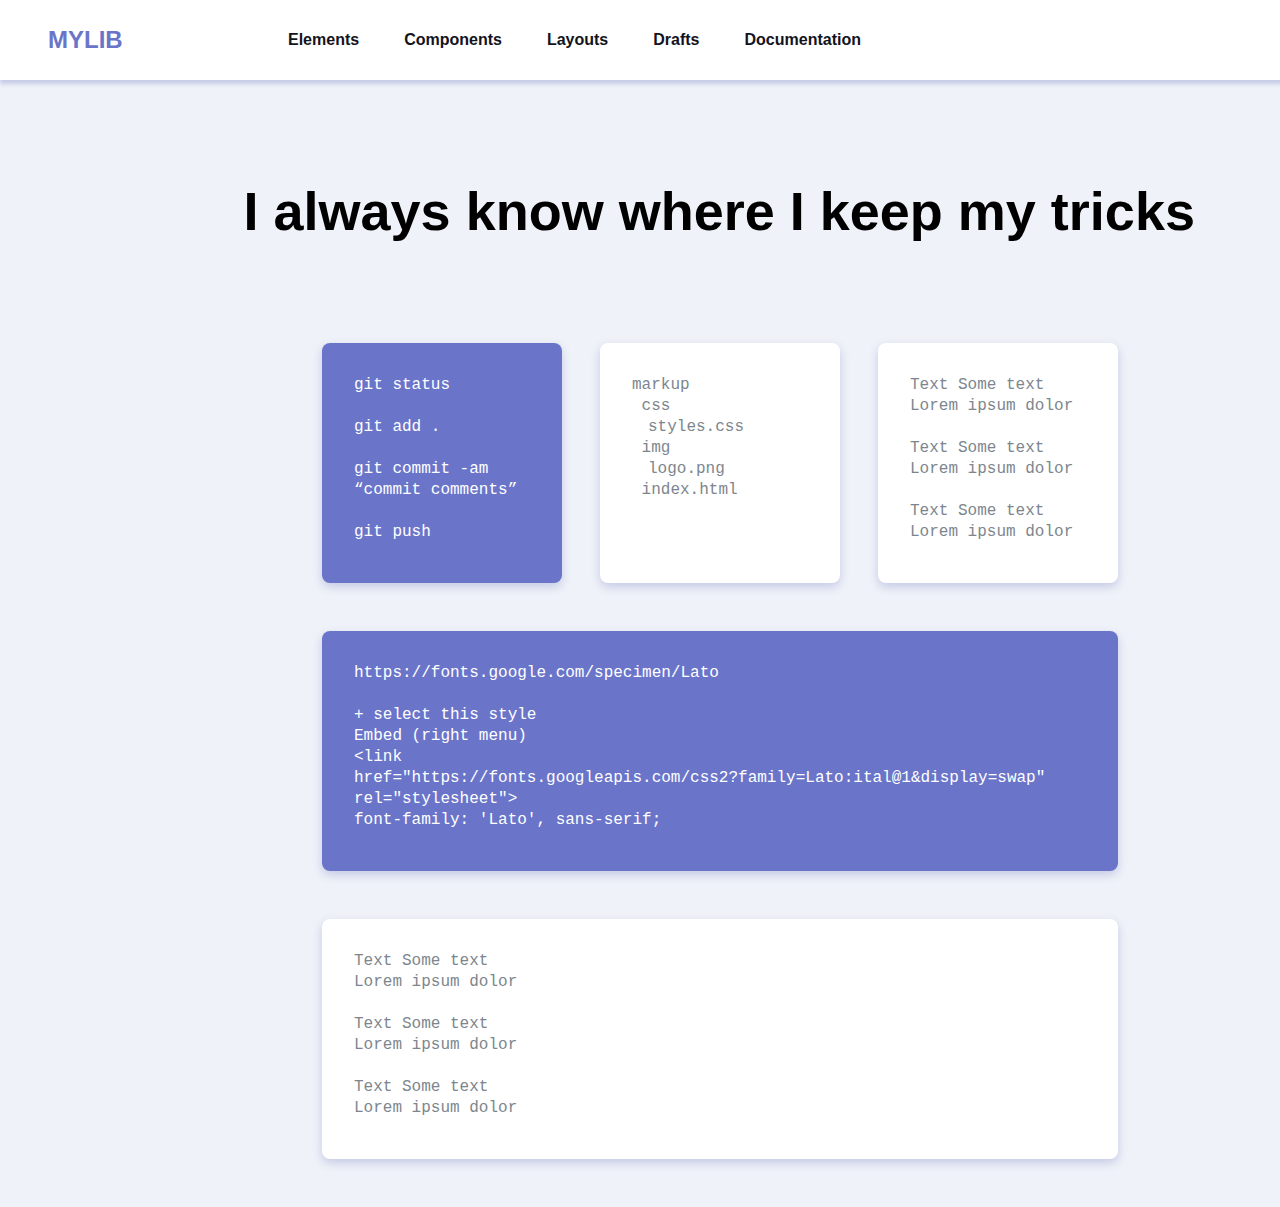
==== MyLib/markup/index.html @ 78394cd0 "first part of HW9" ====
<!DOCTYPE html>
<html lang="en">

<head>
    <meta charset="UTF-8">
    <meta name="viewport" content="width=device-width, initial-scale=1.0">
    <link rel="stylesheet" href="css/style.css">
    <title>MyLib</title>
</head>

<body>
    <div class="wrapper">
        <header class="header">
            <div class="logo"><a href="index.html">mylib</a></div>
            <ul class="nav">
                <li><a href="elements.html">Elements</a></li>
                <li><a href="components.html">Components</a></li>
                <li><a href="#">Layouts</a></li>
                <li><a href="#">Drafts</a></li>
                <li><a href="#">Documentation</a></li>
            </ul>
        </header>
        <div class="container">
            <main class="main">
                <div class="main-page">
                    <div class="main-title">
                        <h1>I always know where I keep my tricks</h1>
                    </div>
                    <section class="main-section">
                        <div class="small-boxes">
                            <div class="box shadow small-box text">
                                <p> git status</p><br>
                                <p> git add .</p><br>
                                <p> git commit -am “commit comments”</p><br>
                                <p> git push</p><br>
                            </div>
                            <div class="box shadow small-box white-box">
                                <div>
                                    <span>markup</span><br>
                                    <span>&nbsp;css</span><br>
                                    <span>&emsp;styles.css</span><br>
                                    <span>&nbsp;img</span><br>
                                    <span>&emsp;logo.png</span><br>
                                    <span>&nbsp;index.html</span>
                                </div>
                            </div>
                            <div class="box shadow small-box white-box">
                                <p> Text Some text
                                    Lorem ipsum dolor</p><br>
                                <p>Text Some text
                                    Lorem ipsum dolor</p><br>
                                <p> Text Some text
                                    Lorem ipsum dolor</p>
                            </div>
                        </div>
                        <div class="big-boxes">
                            <div class="box shadow big-box">
                                <p>https://fonts.google.com/specimen/Lato</p><br>

                                <p>+ select this style</p>
                                <p> Embed (right menu)</p>
                                <p>&lt;link <br>href="https://fonts.googleapis.com/css2?family=Lato:ital@1&display=swap"
                                    rel="stylesheet"&gt;</p>
                                <p>font-family: 'Lato', sans-serif;</p>
                            </div>
                            <div class="box shadow big-box white-box">
                                <p>Text Some text</p>
                                <p>Lorem ipsum dolor</p><br>
                                <p>Text Some text</p>
                                <p>Lorem ipsum dolor</p><br>
                                <p>Text Some text</p>
                                <p>Lorem ipsum dolor</p>
                            </div>
                        </div>
                    </section>
                </div>
            </main>
        </div>
    </div>
</body>

</html>
---- MyLib/markup/css/style.css ----
* {
    margin: 0;
    padding: 0;
    box-sizing: border-box;
}
body {
    font-family: Arial, Helvetica, sans-serif;
    font-size: 16px;
}
.wrapper {
    min-width: 1440px;
    min-height: 100vh;
    display: flex;
    flex-direction: column;
}
.header {
    display: flex;
    font-weight: bold;
    box-shadow: 0 4px 4px 0 rgba(79, 88, 178, 0.25);
    z-index: 1;
}
.logo {
    font-size: 24px;
    font-weight: bold;
    line-height: 1.33;
    flex: 0 0 240px;
    text-transform: uppercase;
    padding: 24px 48px;
    
}
.logo a {
    text-decoration: none;
    color:#6a75ca;
}
.logo a:hover {
    color: #8792e7;
}
.nav {
    display: flex;
    flex-grow: 1;
    justify-content: flex-start;
    padding: 24px 48px;
}
.nav li {
    list-style-type: none;
}
.nav a {
    line-height: 2;
    text-decoration: none;
    margin-right: 45px;
    color: #131320;
}
.nav a:hover {
    color: #5f68ad;
    text-decoration-line: underline;
}
.nav .active-page {
    color: #6a75ca;
}
.container {
    display: flex;
    flex-grow: 1;
}
.sidebar {
    background: #6a75ca;
    flex: 0 0 240px;
    text-transform: uppercase;
    padding: 32px 32px 48px 48px;
    max-height: 100vh;
    overflow-y: auto;
}
.sidebar li {
    margin-bottom: 16px;
    list-style-type: none;
}
.sidebar a {
    line-height: 2;
    text-decoration: none;
    color: #fff;
}
.sidebar li:hover {
    list-style-type: disc;
    color: #fff;
}
.main {
    flex-grow: 1;
    background-color: #eff2f8;
}
.main-page {
    width: 953px;
    margin: 0 auto;
    display: flex;
    flex-direction: column;
    /* justify-content: center; */
}

.main-title h1 {
    padding: 100px 0;
    font-size: 54px;
    color: #000;
    line-height: 1.17;
}
.main-section {
    /* padding: 24px 48px; */
    width: 796px;
    margin: 0 auto;

}
.small-boxes {
    display: flex;
    justify-content: space-between;
}
.box {
    height: 240px;
    background-color: #6a75ca;
    color: #fff;
    padding: 32px;
    border-radius: 8px;
    /* clip-path: polygon(0% 0%, 75% 0, 100% 25%, 100% 100%, 0% 100%); */
    font-family: 'Courier New', Courier, monospace;
    line-height: 1.31;
    
}
.shadow {
    box-shadow: 0 4px 10px 0 rgba(79, 88, 178, 0.25); /* тень не работает когда отрезается угол*/
}
.small-box {
    flex: 0 0 240px;
    margin-bottom: 48px;
}
.big-boxes {
    display: flex;
    flex-direction: column;
}
.big-box {
    /* margin: 0 auto; */
    /* clip-path: polygon(0% 0%, 62px 0, 100% 62px, 100% 100%, 0% 100%); */
    margin-bottom: 48px;
}
.white-box {
    background-color: #fff;
    color: #7d868e;
}
.title h2{
    border-bottom: 1px solid #131320;
    padding: 24px 48px;
}
.section {
    padding: 24px 48px;
}
.section .big-box {
    width: 100%;
    height: 100%;
    display: flex;
    align-items: center;
}
.info {
    margin-left: 32px;
    font-family: Arial, Helvetica, sans-serif;
}
.img-info {
    width: 24px;
    height: 24px;
}
.headings h3{
    border-bottom: 1px solid #131320;
    margin-bottom: 15px;
}
.html {
    padding: 48px;
}
.html h1, .h1 {
    font-size: 54px;
    line-height: 1.17;
    margin-bottom: 42px;
}
.html h2, .h2 {
    font-size: 36px;
    line-height: 1.17;
    margin-bottom: 21px;
}
.html h3, .h3 {
    font-size: 24px;
    line-height: 1.75;
    margin-bottom: 21px;
}
.html h4, .h4 {
    /* font-size: 16px; */
    line-height: 1.31;
    margin-bottom: 21px;
}
.html h5, .h5 {
    /* font-size: 16px; */
    line-height: 1.31;
    margin-bottom: 21px;
}
.html h6, .h6 {
    /* font-size: 16px; */
    line-height: 1.31;
    margin-bottom: 21px;
}

.outline {
    outline: 1px solid #4f58b2;
    border: 20px solid #eff2f8;
    border-radius: 8px;
}
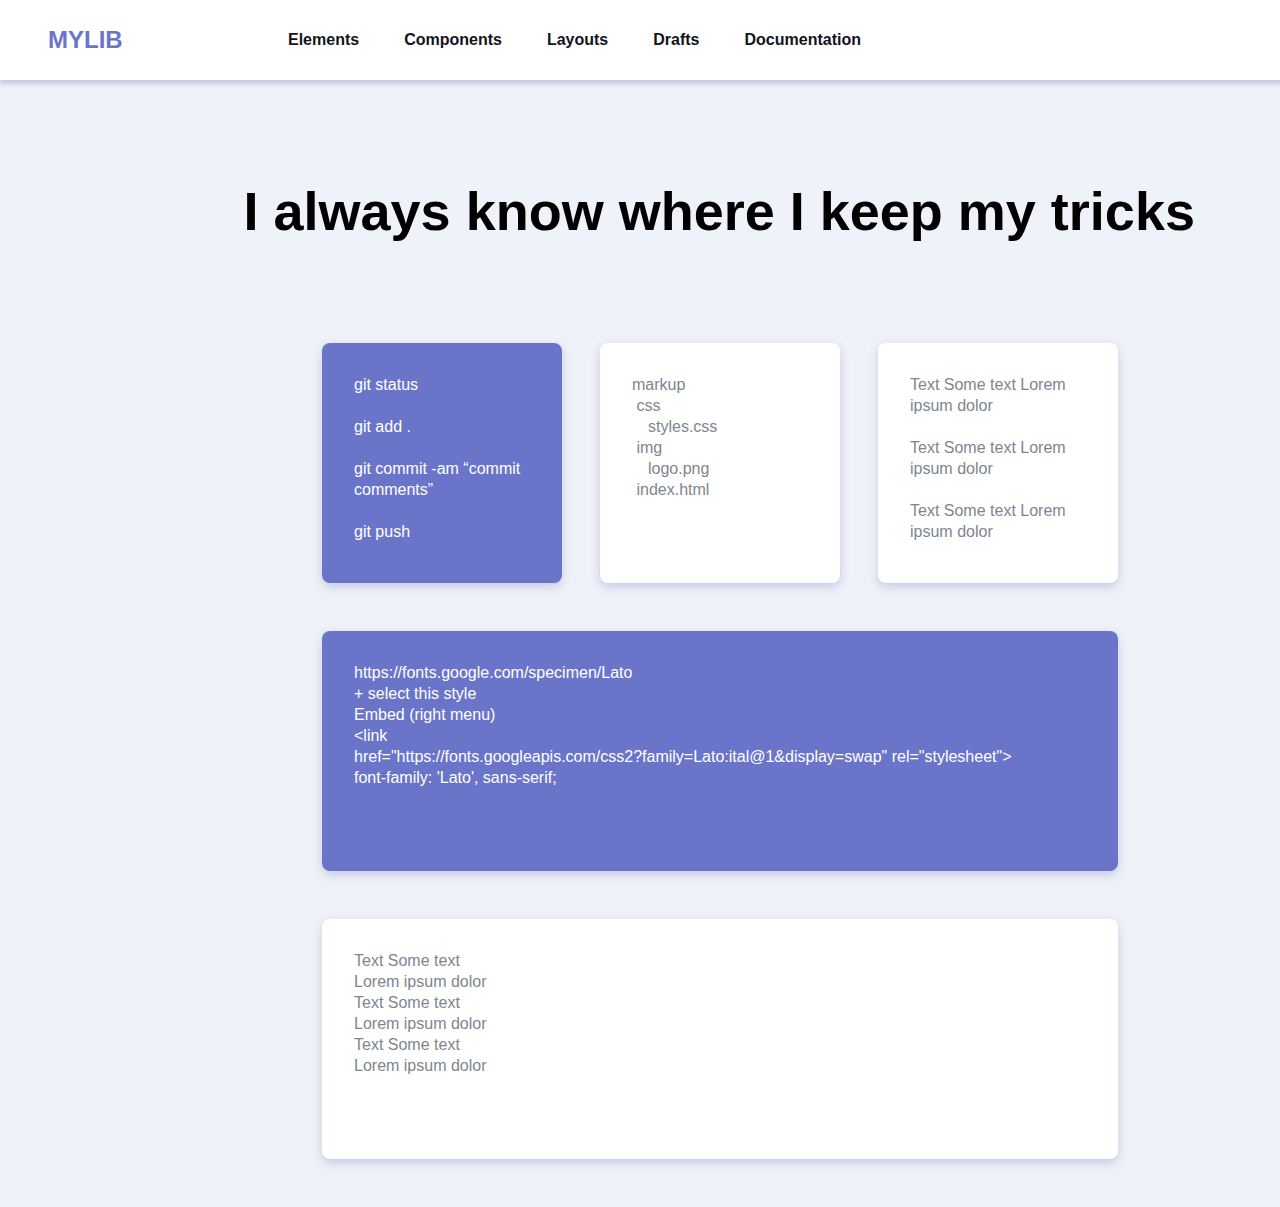
==== commit 16c166d9: "outline done" ====
--- a/MyLib/markup/index.html
+++ b/MyLib/markup/index.html
@@ -23,55 +23,53 @@
         <div class="container">
             <main class="main">
                 <div class="main-page">
-                    <div class="main-title">
-                        <h1>I always know where I keep my tricks</h1>
-                    </div>
+                    <h1 class="main-title">I always know where I keep my tricks</h1>
                     <section class="main-section">
-                        <div class="small-boxes">
-                            <div class="box shadow small-box text">
-                                <p> git status</p><br>
-                                <p> git add .</p><br>
-                                <p> git commit -am “commit comments”</p><br>
-                                <p> git push</p><br>
-                            </div>
-                            <div class="box shadow small-box white-box">
-                                <div>
-                                    <span>markup</span><br>
-                                    <span>&nbsp;css</span><br>
-                                    <span>&emsp;styles.css</span><br>
-                                    <span>&nbsp;img</span><br>
-                                    <span>&emsp;logo.png</span><br>
-                                    <span>&nbsp;index.html</span>
-                                </div>
-                            </div>
-                            <div class="box shadow small-box white-box">
-                                <p> Text Some text
-                                    Lorem ipsum dolor</p><br>
-                                <p>Text Some text
-                                    Lorem ipsum dolor</p><br>
-                                <p> Text Some text
-                                    Lorem ipsum dolor</p>
+                        <!-- <div class="small-boxes"> -->
+                        <div class="box shadow small-box">
+                            <p> git status</p><br>
+                            <p> git add .</p><br>
+                            <p> git commit -am “commit comments”</p><br>
+                            <p> git push</p><br>
+                        </div>
+                        <div class="box shadow small-box white-box">
+                            <div>
+                                <span>markup</span><br>
+                                <span>&nbsp;css</span><br>
+                                <span>&emsp;styles.css</span><br>
+                                <span>&nbsp;img</span><br>
+                                <span>&emsp;logo.png</span><br>
+                                <span>&nbsp;index.html</span>
                             </div>
                         </div>
-                        <div class="big-boxes">
-                            <div class="box shadow big-box">
-                                <p>https://fonts.google.com/specimen/Lato</p><br>
+                        <div class="box shadow small-box white-box">
+                            <p> Text Some text
+                                Lorem ipsum dolor</p><br>
+                            <p>Text Some text
+                                Lorem ipsum dolor</p><br>
+                            <p> Text Some text
+                                Lorem ipsum dolor</p>
+                        </div>
+                        <!-- </div> -->
+                        <!-- <div class="big-boxes"> -->
+                        <div class="box shadow big-box">
+                            <p>https://fonts.google.com/specimen/Lato</p>
 
-                                <p>+ select this style</p>
-                                <p> Embed (right menu)</p>
-                                <p>&lt;link <br>href="https://fonts.googleapis.com/css2?family=Lato:ital@1&display=swap"
-                                    rel="stylesheet"&gt;</p>
-                                <p>font-family: 'Lato', sans-serif;</p>
-                            </div>
-                            <div class="box shadow big-box white-box">
-                                <p>Text Some text</p>
-                                <p>Lorem ipsum dolor</p><br>
-                                <p>Text Some text</p>
-                                <p>Lorem ipsum dolor</p><br>
-                                <p>Text Some text</p>
-                                <p>Lorem ipsum dolor</p>
-                            </div>
+                            <p>+ select this style</p>
+                            <p> Embed (right menu)</p>
+                            <p>&lt;link <br>href="https://fonts.googleapis.com/css2?family=Lato:ital@1&display=swap"
+                                rel="stylesheet"&gt;</p>
+                            <p>font-family: 'Lato', sans-serif;</p>
                         </div>
+                        <div class="box shadow big-box white-box">
+                            <p>Text Some text</p>
+                            <p>Lorem ipsum dolor</p>
+                            <p>Text Some text</p>
+                            <p>Lorem ipsum dolor</p>
+                            <p>Text Some text</p>
+                            <p>Lorem ipsum dolor</p>
+                        </div>
+                        <!-- </div> -->
                     </section>
                 </div>
             </main>
--- a/MyLib/markup/css/style.css
+++ b/MyLib/markup/css/style.css
@@ -66,7 +66,7 @@
     flex: 0 0 240px;
     text-transform: uppercase;
     padding: 32px 32px 48px 48px;
-    max-height: 100vh;
+    max-height: 100%;
     overflow-y: auto;
 }
 .sidebar li {
@@ -94,7 +94,7 @@
     /* justify-content: center; */
 }
 
-.main-title h1 {
+.main-title {
     padding: 100px 0;
     font-size: 54px;
     color: #000;
@@ -104,25 +104,70 @@
     /* padding: 24px 48px; */
     width: 796px;
     margin: 0 auto;
-
+    display: flex;
+    flex-wrap: wrap;
+    justify-content: space-between;
 }
 .small-boxes {
     display: flex;
-    justify-content: space-between;
 }
 .box {
     height: 240px;
-    background-color: #6a75ca;
+    background: #6a75ca;
     color: #fff;
     padding: 32px;
     border-radius: 8px;
     /* clip-path: polygon(0% 0%, 75% 0, 100% 25%, 100% 100%, 0% 100%); */
+    /* font-family: 'Courier New', Courier, monospace; */
+    line-height: 1.31;
+    /* position: relative; */
+    /* background: linear-gradient(-135deg, transparent 40px,  #6a75ca 0); */
+    opacity: 1;
+    position: relative;
+    
+}
+.outline:after {
+    content: "";
+    position: absolute;
+    top: -16px;
+    left: -16px;
+    width: 100%;
+    height: 100%;
+    padding: 16px;
+    border: 1px solid #4f58b2;
+    border-radius: 8px;
+}
+
+.outline-html:before {
+    content: "HTML";
+    position: absolute;
+}
+.outline-css:before {
+    content: "CSS";
+    position: absolute;
+    
+}
+.outline-html:before, 
+.outline-css:before {
+    z-index: 5;
+    width: 49px;
+    height: 20px;
+    top: -24px;
+    left: 6px;
+    font-size: 12px ;
+    color: #ffc806;
+    background-color: #eff2f8;
+    text-align: center;
+}
+
+
+.code  code {
     font-family: 'Courier New', Courier, monospace;
-    line-height: 1.31;
-    
+
 }
 .shadow {
     box-shadow: 0 4px 10px 0 rgba(79, 88, 178, 0.25); /* тень не работает когда отрезается угол*/
+    z-index: 1;
 }
 .small-box {
     flex: 0 0 240px;
@@ -133,9 +178,9 @@
     flex-direction: column;
 }
 .big-box {
-    /* margin: 0 auto; */
-    /* clip-path: polygon(0% 0%, 62px 0, 100% 62px, 100% 100%, 0% 100%); */
+    margin: 0 auto;
     margin-bottom: 48px;
+    flex: 0 0 100%;
 }
 .white-box {
     background-color: #fff;
@@ -156,52 +201,119 @@
 }
 .info {
     margin-left: 32px;
-    font-family: Arial, Helvetica, sans-serif;
-}
-.img-info {
+    /* font-family: Arial, Helvetica, sans-serif; */
+}
+/* .img-info {
     width: 24px;
     height: 24px;
+} */
+.headings {
+    margin-bottom: 15px;
+    border-bottom: 1px solid #131320;
 }
 .headings h3{
-    border-bottom: 1px solid #131320;
     margin-bottom: 15px;
+    text-transform: uppercase;
+    font-size: 24px;
+    line-height: 1.33;
 }
 .html {
     padding: 48px;
 }
 .html h1, .h1 {
     font-size: 54px;
-    line-height: 1.17;
+    line-height: 63px;
+
     margin-bottom: 42px;
 }
 .html h2, .h2 {
     font-size: 36px;
-    line-height: 1.17;
+    line-height: 42px;
+
     margin-bottom: 21px;
 }
 .html h3, .h3 {
     font-size: 24px;
-    line-height: 1.75;
+    line-height: 42px;
     margin-bottom: 21px;
 }
 .html h4, .h4 {
-    /* font-size: 16px; */
+    line-height: 21px;
+    margin-bottom: 21px;
+}
+.html h5, .h5 {
     line-height: 1.31;
     margin-bottom: 21px;
 }
-.html h5, .h5 {
-    /* font-size: 16px; */
+.html h6, .h6 {
     line-height: 1.31;
     margin-bottom: 21px;
 }
-.html h6, .h6 {
-    /* font-size: 16px; */
-    line-height: 1.31;
-    margin-bottom: 21px;
-}
-
-.outline {
+
+/* .outline {
     outline: 1px solid #4f58b2;
-    border: 20px solid #eff2f8;
+    border: 16px solid #eff2f8;
     border-radius: 8px;
+} */
+.chevron-menu {
+    margin-bottom: 59px;
+}
+.chevron-menu-nav {
+    background: linear-gradient(90deg, #000000 0%, rgba(0, 0, 0, 0) 127.92%);
+    padding: 2px 35px 2px 60px;
+}
+.chevron-menu-nav-list {
+    text-align: right;
+    overflow: hidden;
+}
+.chevron-menu-nav-item {
+    display: inline-block;
+    vertical-align: top;
+    margin: 0 50px 0 0;
+    position: relative;
+}
+.chevron-menu-nav-item a {
+    color: #000;
+    background:rgb(255,255,255, 1);
+    text-decoration: none;
+    text-transform: uppercase;
+    font-size: 32px;
+    line-height: 37px;
+    font-family: Arial, Helvetica, sans-serif;
+    padding: 30px 25px 29px 25px;
+    display: inline-block;
+    position: relative;
+}
+.chevron-menu-nav-item a:after {
+    content: "";
+    display: block;
+    position: absolute;
+    right: -25px;
+    top: 0;
+    width: 0;
+    height: 0;
+    border-style: solid;
+    border-width: 48px 0 48px 25px;
+    border-color: transparent transparent transparent rgb(255,255,255, 1);
+}
+.chevron-menu-nav-item a:before {
+    content: "";
+    display: block;
+    position: absolute;
+    top:0;
+    left: -25px;
+    width: 0;
+    height: 0;
+    border-style: solid;
+    border-width: 48px 0 48px 25px;
+    border-color: rgb(255,255,255,1) rgb(255,255,255, 1) rgb(255,255,255, 1) transparent;
+}
+.chevron-menu-nav-item:hover a{
+    background:rgb(255,255,255, 0.7);
+}
+.chevron-menu-nav-item:hover a:after {
+    border-color: transparent transparent transparent rgb(255,255,255, 0.7);
+}
+.chevron-menu-nav-item:hover a:before {
+    border-color: rgb(255,255,255, 0.7) rgb(255,255,255,0.7) rgb(255,255,255,0.7) transparent;
 }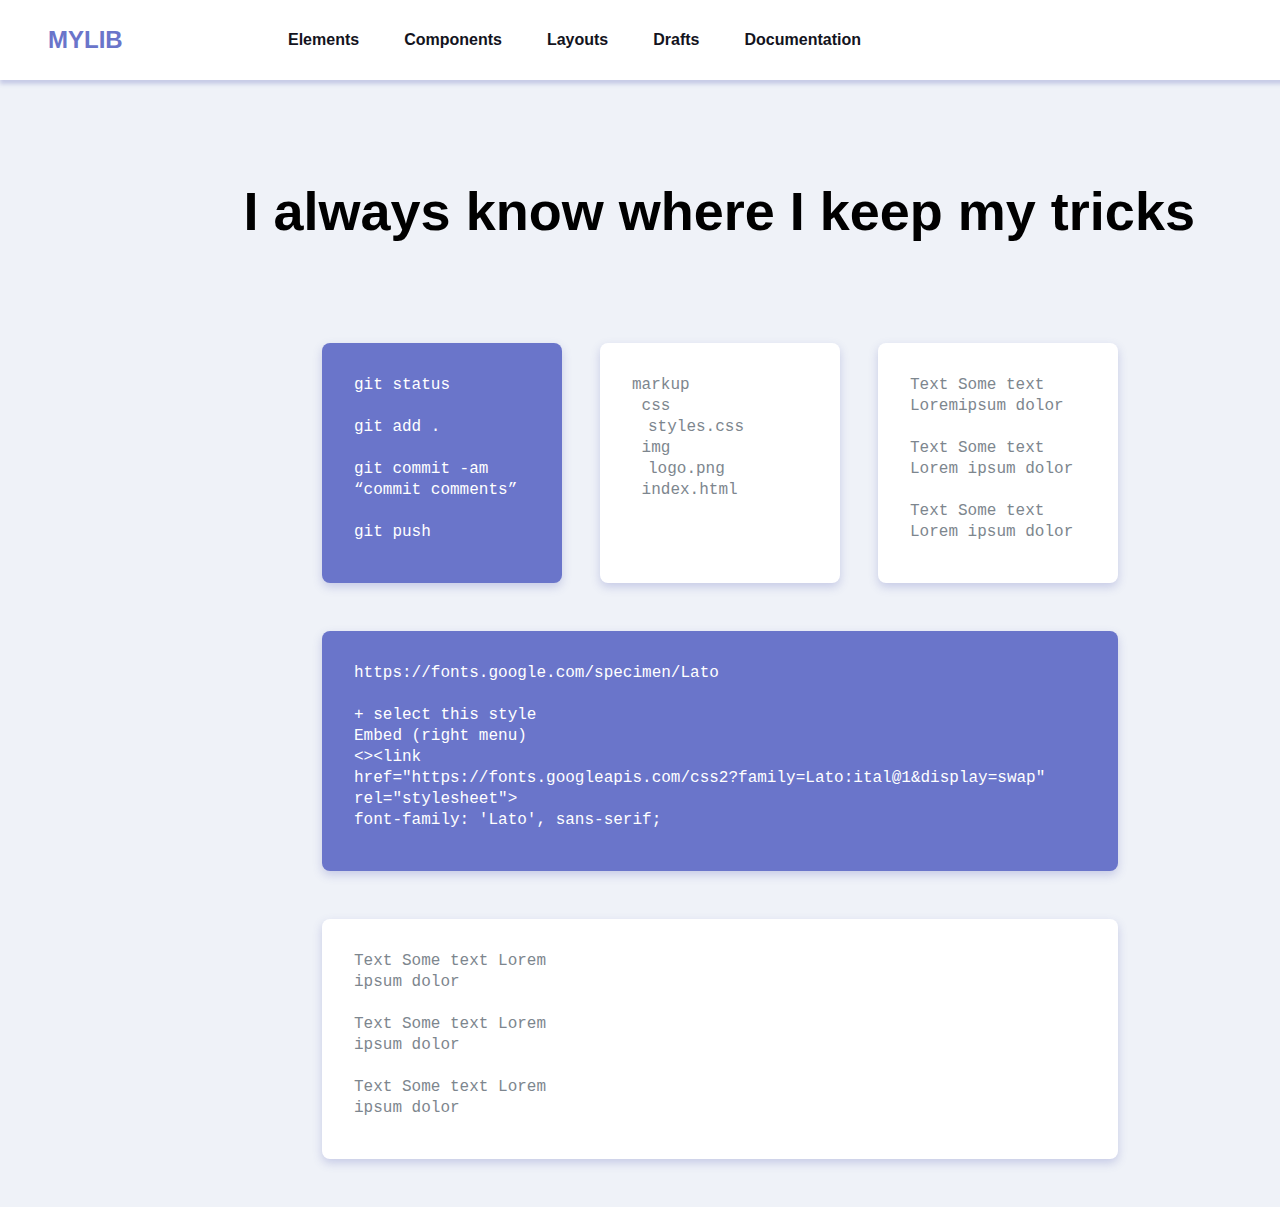
==== commit 75896266: "add pre code" ====
--- a/MyLib/markup/index.html
+++ b/MyLib/markup/index.html
@@ -25,51 +25,54 @@
                 <div class="main-page">
                     <h1 class="main-title">I always know where I keep my tricks</h1>
                     <section class="main-section">
-                        <!-- <div class="small-boxes"> -->
                         <div class="box shadow small-box">
-                            <p> git status</p><br>
-                            <p> git add .</p><br>
-                            <p> git commit -am “commit comments”</p><br>
-                            <p> git push</p><br>
+                            <pre class="code"><code>git status
+
+git add .
+
+git commit -am 
+“commit comments”
+
+git push</code></pre>
                         </div>
                         <div class="box shadow small-box white-box">
-                            <div>
-                                <span>markup</span><br>
-                                <span>&nbsp;css</span><br>
-                                <span>&emsp;styles.css</span><br>
-                                <span>&nbsp;img</span><br>
-                                <span>&emsp;logo.png</span><br>
-                                <span>&nbsp;index.html</span>
-                            </div>
+                            <pre class="code"><code>markup
+&nbsp;css
+&emsp;styles.css
+&nbsp;img
+&emsp;logo.png
+&nbsp;index.html</code></pre>
                         </div>
                         <div class="box shadow small-box white-box">
-                            <p> Text Some text
-                                Lorem ipsum dolor</p><br>
-                            <p>Text Some text
-                                Lorem ipsum dolor</p><br>
-                            <p> Text Some text
-                                Lorem ipsum dolor</p>
+                            <pre class="code"><code>Text Some text 
+Loremipsum dolor
+
+Text Some text 
+Lorem ipsum dolor
+
+Text Some text 
+Lorem ipsum dolor</code></pre>
                         </div>
-                        <!-- </div> -->
-                        <!-- <div class="big-boxes"> -->
                         <div class="box shadow big-box">
-                            <p>https://fonts.google.com/specimen/Lato</p>
+                            <pre class="code"><code>https://fonts.google.com/specimen/Lato
 
-                            <p>+ select this style</p>
-                            <p> Embed (right menu)</p>
-                            <p>&lt;link <br>href="https://fonts.googleapis.com/css2?family=Lato:ital@1&display=swap"
-                                rel="stylesheet"&gt;</p>
-                            <p>font-family: 'Lato', sans-serif;</p>
++ select this style
+Embed (right menu)
+<>&lt;link
+href="https://fonts.googleapis.com/css2?family=Lato:ital@1&display=swap"
+rel="stylesheet"&gt;
+font-family: 'Lato', sans-serif;</code></pre>
                         </div>
                         <div class="box shadow big-box white-box">
-                            <p>Text Some text</p>
-                            <p>Lorem ipsum dolor</p>
-                            <p>Text Some text</p>
-                            <p>Lorem ipsum dolor</p>
-                            <p>Text Some text</p>
-                            <p>Lorem ipsum dolor</p>
+                            <pre class="code"><code>Text Some text Lorem
+ipsum dolor
+
+Text Some text Lorem
+ipsum dolor
+
+Text Some text Lorem
+ipsum dolor</code></pre>
                         </div>
-                        <!-- </div> -->
                     </section>
                 </div>
             </main>
--- a/MyLib/markup/css/style.css
+++ b/MyLib/markup/css/style.css
@@ -3,6 +3,13 @@
     padding: 0;
     box-sizing: border-box;
 }
+
+:root {
+    --main-color: #6a75ca;
+    --secondary-color: #fff;
+}
+
+/* project styles */
 body {
     font-family: Arial, Helvetica, sans-serif;
     font-size: 16px;
@@ -26,11 +33,10 @@
     flex: 0 0 240px;
     text-transform: uppercase;
     padding: 24px 48px;
-    
 }
 .logo a {
     text-decoration: none;
-    color:#6a75ca;
+    color: var(--main-color);
 }
 .logo a:hover {
     color: #8792e7;
@@ -55,14 +61,14 @@
     text-decoration-line: underline;
 }
 .nav .active-page {
-    color: #6a75ca;
+    color: var(--main-color);
 }
 .container {
     display: flex;
     flex-grow: 1;
 }
 .sidebar {
-    background: #6a75ca;
+    background: var(--main-color);
     flex: 0 0 240px;
     text-transform: uppercase;
     padding: 32px 32px 48px 48px;
@@ -76,11 +82,11 @@
 .sidebar a {
     line-height: 2;
     text-decoration: none;
-    color: #fff;
+    color:  var(--secondary-color);
 }
 .sidebar li:hover {
     list-style-type: disc;
-    color: #fff;
+    color:  var(--secondary-color);
 }
 .main {
     flex-grow: 1;
@@ -93,7 +99,6 @@
     flex-direction: column;
     /* justify-content: center; */
 }
-
 .main-title {
     padding: 100px 0;
     font-size: 54px;
@@ -113,15 +118,15 @@
 }
 .box {
     height: 240px;
-    background: #6a75ca;
-    color: #fff;
+    background: var(--main-color);
+    color:  var(--secondary-color);
     padding: 32px;
     border-radius: 8px;
     /* clip-path: polygon(0% 0%, 75% 0, 100% 25%, 100% 100%, 0% 100%); */
     /* font-family: 'Courier New', Courier, monospace; */
     line-height: 1.31;
     /* position: relative; */
-    /* background: linear-gradient(-135deg, transparent 40px,  #6a75ca 0); */
+    /* background: linear-gradient(-135deg, transparent 40px, var(--main-color) 0); */
     opacity: 1;
     position: relative;
     
@@ -137,7 +142,6 @@
     border: 1px solid #4f58b2;
     border-radius: 8px;
 }
-
 .outline-html:before {
     content: "HTML";
     position: absolute;
@@ -160,10 +164,8 @@
     text-align: center;
 }
 
-
 .code  code {
     font-family: 'Courier New', Courier, monospace;
-
 }
 .shadow {
     box-shadow: 0 4px 10px 0 rgba(79, 88, 178, 0.25); /* тень не работает когда отрезается угол*/
@@ -183,7 +185,7 @@
     flex: 0 0 100%;
 }
 .white-box {
-    background-color: #fff;
+    background-color:  var(--secondary-color);
     color: #7d868e;
 }
 .title h2{
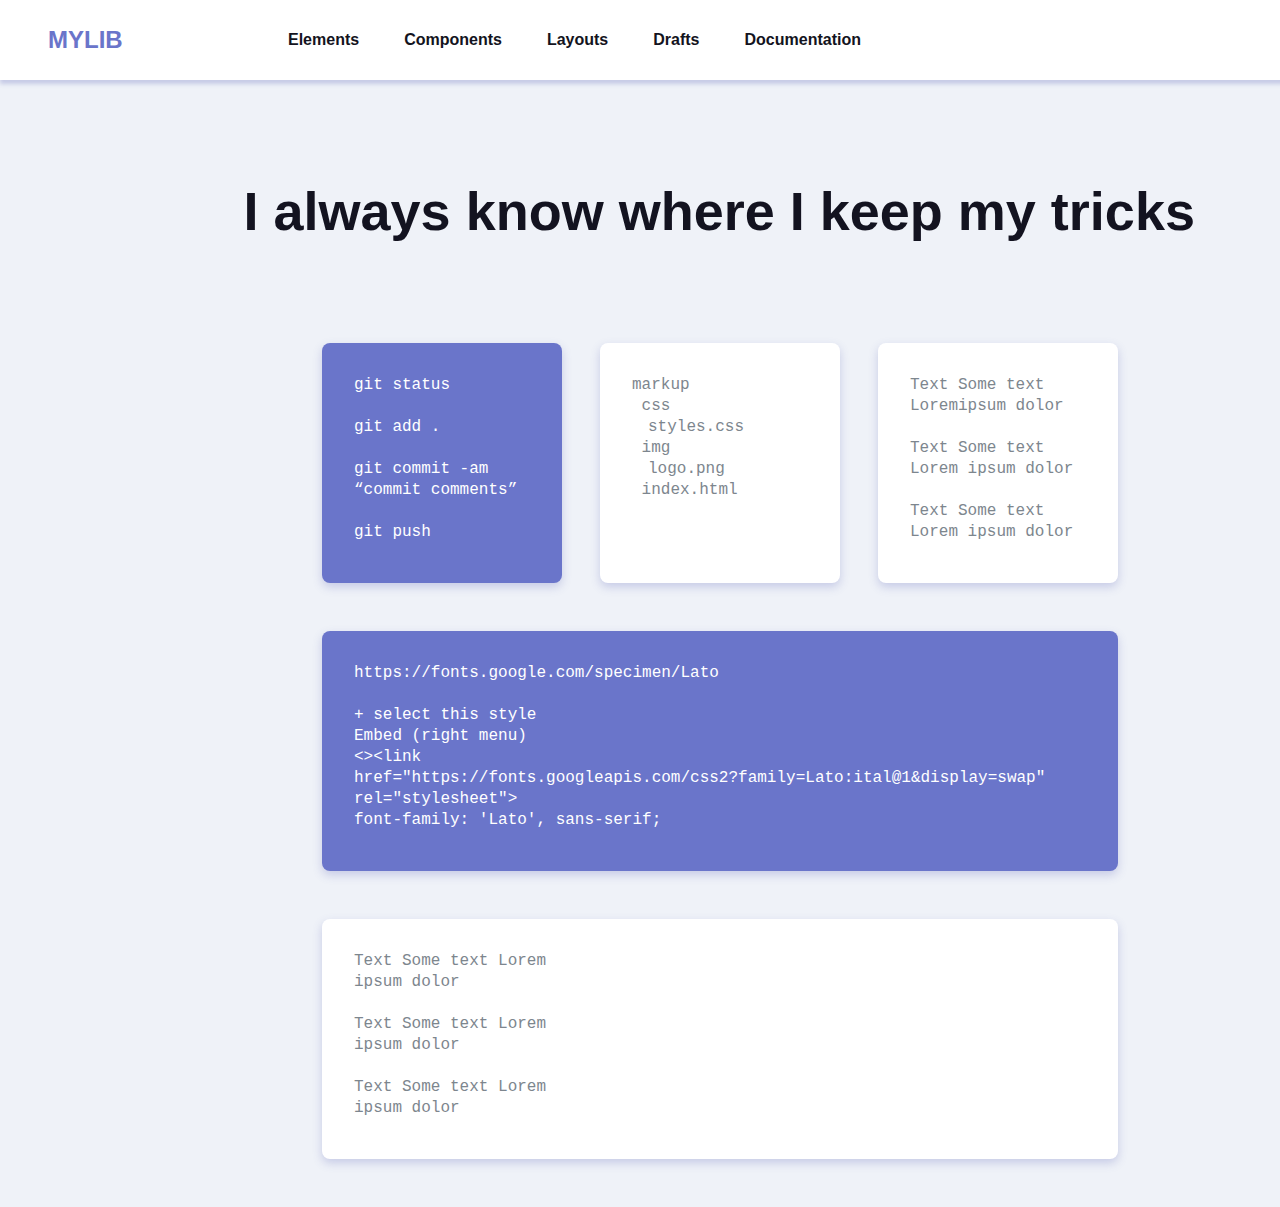
==== commit ae01f8b7: "change classes" ====
--- a/MyLib/markup/index.html
+++ b/MyLib/markup/index.html
@@ -11,13 +11,13 @@
 <body>
     <div class="wrapper">
         <header class="header">
-            <div class="logo"><a href="index.html">mylib</a></div>
+            <div class="logo"><a class="logo-link" href="index.html">mylib</a></div>
             <ul class="nav">
-                <li><a href="elements.html">Elements</a></li>
-                <li><a href="components.html">Components</a></li>
-                <li><a href="#">Layouts</a></li>
-                <li><a href="#">Drafts</a></li>
-                <li><a href="#">Documentation</a></li>
+                <li class="nav-item"><a class="nav-link" href="elements.html">Elements</a></li>
+                <li class="nav-item"><a class="nav-link" href="components.html">Components</a></li>
+                <li class="nav-item"><a class="nav-link" href="#">Layouts</a></li>
+                <li class="nav-item"><a class="nav-link" href="#">Drafts</a></li>
+                <li class="nav-item"><a class="nav-link" href="#">Documentation</a></li>
             </ul>
         </header>
         <div class="container">
--- a/MyLib/markup/css/style.css
+++ b/MyLib/markup/css/style.css
@@ -7,6 +7,15 @@
 :root {
     --main-color: #6a75ca;
     --secondary-color: #fff;
+    --dark-color: #131320;
+    --bg-color: #eff2f8;
+    --text-color-code: #7d868e;
+    --shadow-color: rgba(79, 88, 178, 0.25);
+    --chevron-item-color: rgb(255,255,255, 1);
+    --chevron-item-hover-color: rgb(255,255,255, 0.7);
+    --chevron-text-color: #000;
+    --chevron-gradient-from: #6a75ca;
+    --chevron-gradient-to:  rgba(0, 0, 0, 0);
 }
 
 /* project styles */
@@ -23,7 +32,7 @@
 .header {
     display: flex;
     font-weight: bold;
-    box-shadow: 0 4px 4px 0 rgba(79, 88, 178, 0.25);
+    box-shadow: 0 4px 4px 0 var(--shadow-color);
     z-index: 1;
 }
 .logo {
@@ -34,11 +43,11 @@
     text-transform: uppercase;
     padding: 24px 48px;
 }
-.logo a {
+.logo-link {
     text-decoration: none;
     color: var(--main-color);
 }
-.logo a:hover {
+.logo-link:hover {
     color: #8792e7;
 }
 .nav {
@@ -47,20 +56,20 @@
     justify-content: flex-start;
     padding: 24px 48px;
 }
-.nav li {
+.nav-item {
     list-style-type: none;
 }
-.nav a {
+.nav-link {
     line-height: 2;
     text-decoration: none;
     margin-right: 45px;
-    color: #131320;
-}
-.nav a:hover {
+    color: var( --dark-color);
+}
+.nav-link:hover {
     color: #5f68ad;
     text-decoration-line: underline;
 }
-.nav .active-page {
+.active-page {
     color: var(--main-color);
 }
 .container {
@@ -75,46 +84,41 @@
     max-height: 100%;
     overflow-y: auto;
 }
-.sidebar li {
+.sidebar-item {
     margin-bottom: 16px;
     list-style-type: none;
 }
-.sidebar a {
+.sidebar-link {
     line-height: 2;
     text-decoration: none;
     color:  var(--secondary-color);
 }
-.sidebar li:hover {
+.sidebar-item:hover {
     list-style-type: disc;
     color:  var(--secondary-color);
 }
 .main {
     flex-grow: 1;
-    background-color: #eff2f8;
+    background-color: var(--bg-color);
 }
 .main-page {
     width: 953px;
     margin: 0 auto;
     display: flex;
     flex-direction: column;
-    /* justify-content: center; */
 }
 .main-title {
     padding: 100px 0;
     font-size: 54px;
-    color: #000;
+    color: var( --dark-color);
     line-height: 1.17;
 }
 .main-section {
-    /* padding: 24px 48px; */
     width: 796px;
     margin: 0 auto;
     display: flex;
     flex-wrap: wrap;
     justify-content: space-between;
-}
-.small-boxes {
-    display: flex;
 }
 .box {
     height: 240px;
@@ -122,15 +126,11 @@
     color:  var(--secondary-color);
     padding: 32px;
     border-radius: 8px;
-    /* clip-path: polygon(0% 0%, 75% 0, 100% 25%, 100% 100%, 0% 100%); */
-    /* font-family: 'Courier New', Courier, monospace; */
     line-height: 1.31;
-    /* position: relative; */
-    /* background: linear-gradient(-135deg, transparent 40px, var(--main-color) 0); */
     opacity: 1;
     position: relative;
-    
-}
+}
+
 .outline:after {
     content: "";
     position: absolute;
@@ -149,7 +149,6 @@
 .outline-css:before {
     content: "CSS";
     position: absolute;
-    
 }
 .outline-html:before, 
 .outline-css:before {
@@ -160,15 +159,14 @@
     left: 6px;
     font-size: 12px ;
     color: #ffc806;
-    background-color: #eff2f8;
+    background-color: var(--bg-color);
     text-align: center;
 }
-
 .code  code {
     font-family: 'Courier New', Courier, monospace;
 }
 .shadow {
-    box-shadow: 0 4px 10px 0 rgba(79, 88, 178, 0.25); /* тень не работает когда отрезается угол*/
+    box-shadow: 0 4px 10px 0 var(--shadow-color); /* тень не работает когда отрезается угол*/
     z-index: 1;
 }
 .small-box {
@@ -180,38 +178,38 @@
     flex-direction: column;
 }
 .big-box {
-    margin: 0 auto;
-    margin-bottom: 48px;
+    margin: 0 auto 48px;
     flex: 0 0 100%;
 }
 .white-box {
     background-color:  var(--secondary-color);
-    color: #7d868e;
+    color: var(--text-color-code);
 }
 .title h2{
-    border-bottom: 1px solid #131320;
+    border-bottom: 1px solid var(--dark-color);
     padding: 24px 48px;
 }
 .section {
     padding: 24px 48px;
 }
 .section .big-box {
-    width: 100%;
+    /* width: 100%; */
     height: 100%;
     display: flex;
     align-items: center;
+}
+.code-box{
+    margin: 0 16px 67px;
 }
 .info {
     margin-left: 32px;
-    /* font-family: Arial, Helvetica, sans-serif; */
-}
-/* .img-info {
-    width: 24px;
-    height: 24px;
+}
+/* .corner {
+    background:  linear-gradient(-135deg, transparent 35px, var(--secondary-color) 0) top right;
 } */
 .headings {
     margin-bottom: 15px;
-    border-bottom: 1px solid #131320;
+    border-bottom: 1px solid var(--dark-color);
 }
 .headings h3{
     margin-bottom: 15px;
@@ -225,13 +223,11 @@
 .html h1, .h1 {
     font-size: 54px;
     line-height: 63px;
-
     margin-bottom: 42px;
 }
 .html h2, .h2 {
     font-size: 36px;
     line-height: 42px;
-
     margin-bottom: 21px;
 }
 .html h3, .h3 {
@@ -252,16 +248,12 @@
     margin-bottom: 21px;
 }
 
-/* .outline {
-    outline: 1px solid #4f58b2;
-    border: 16px solid #eff2f8;
-    border-radius: 8px;
-} */
+/* chevron-menu */
 .chevron-menu {
     margin-bottom: 59px;
 }
 .chevron-menu-nav {
-    background: linear-gradient(90deg, #000000 0%, rgba(0, 0, 0, 0) 127.92%);
+    background: linear-gradient(90deg, var(--chevron-gradient-from) 0%, var(--chevron-gradient-to) 127.92%);
     padding: 2px 35px 2px 60px;
 }
 .chevron-menu-nav-list {
@@ -275,8 +267,8 @@
     position: relative;
 }
 .chevron-menu-nav-item a {
-    color: #000;
-    background:rgb(255,255,255, 1);
+    color: var(--chevron-text-color);
+    background: var(--chevron-item-color);
     text-decoration: none;
     text-transform: uppercase;
     font-size: 32px;
@@ -296,7 +288,7 @@
     height: 0;
     border-style: solid;
     border-width: 48px 0 48px 25px;
-    border-color: transparent transparent transparent rgb(255,255,255, 1);
+    border-color: transparent transparent transparent var(--chevron-item-color);
 }
 .chevron-menu-nav-item a:before {
     content: "";
@@ -308,14 +300,14 @@
     height: 0;
     border-style: solid;
     border-width: 48px 0 48px 25px;
-    border-color: rgb(255,255,255,1) rgb(255,255,255, 1) rgb(255,255,255, 1) transparent;
+    border-color: var(--chevron-item-color) var(--chevron-item-color) var(--chevron-item-color) transparent;
 }
 .chevron-menu-nav-item:hover a{
-    background:rgb(255,255,255, 0.7);
+    background: var(--chevron-item-hover-color);
 }
 .chevron-menu-nav-item:hover a:after {
-    border-color: transparent transparent transparent rgb(255,255,255, 0.7);
+    border-color: transparent transparent transparent var(--chevron-item-hover-color);
 }
 .chevron-menu-nav-item:hover a:before {
-    border-color: rgb(255,255,255, 0.7) rgb(255,255,255,0.7) rgb(255,255,255,0.7) transparent;
+    border-color: var(--chevron-item-hover-color) var(--chevron-item-hover-color) var(--chevron-item-hover-color) transparent;
 }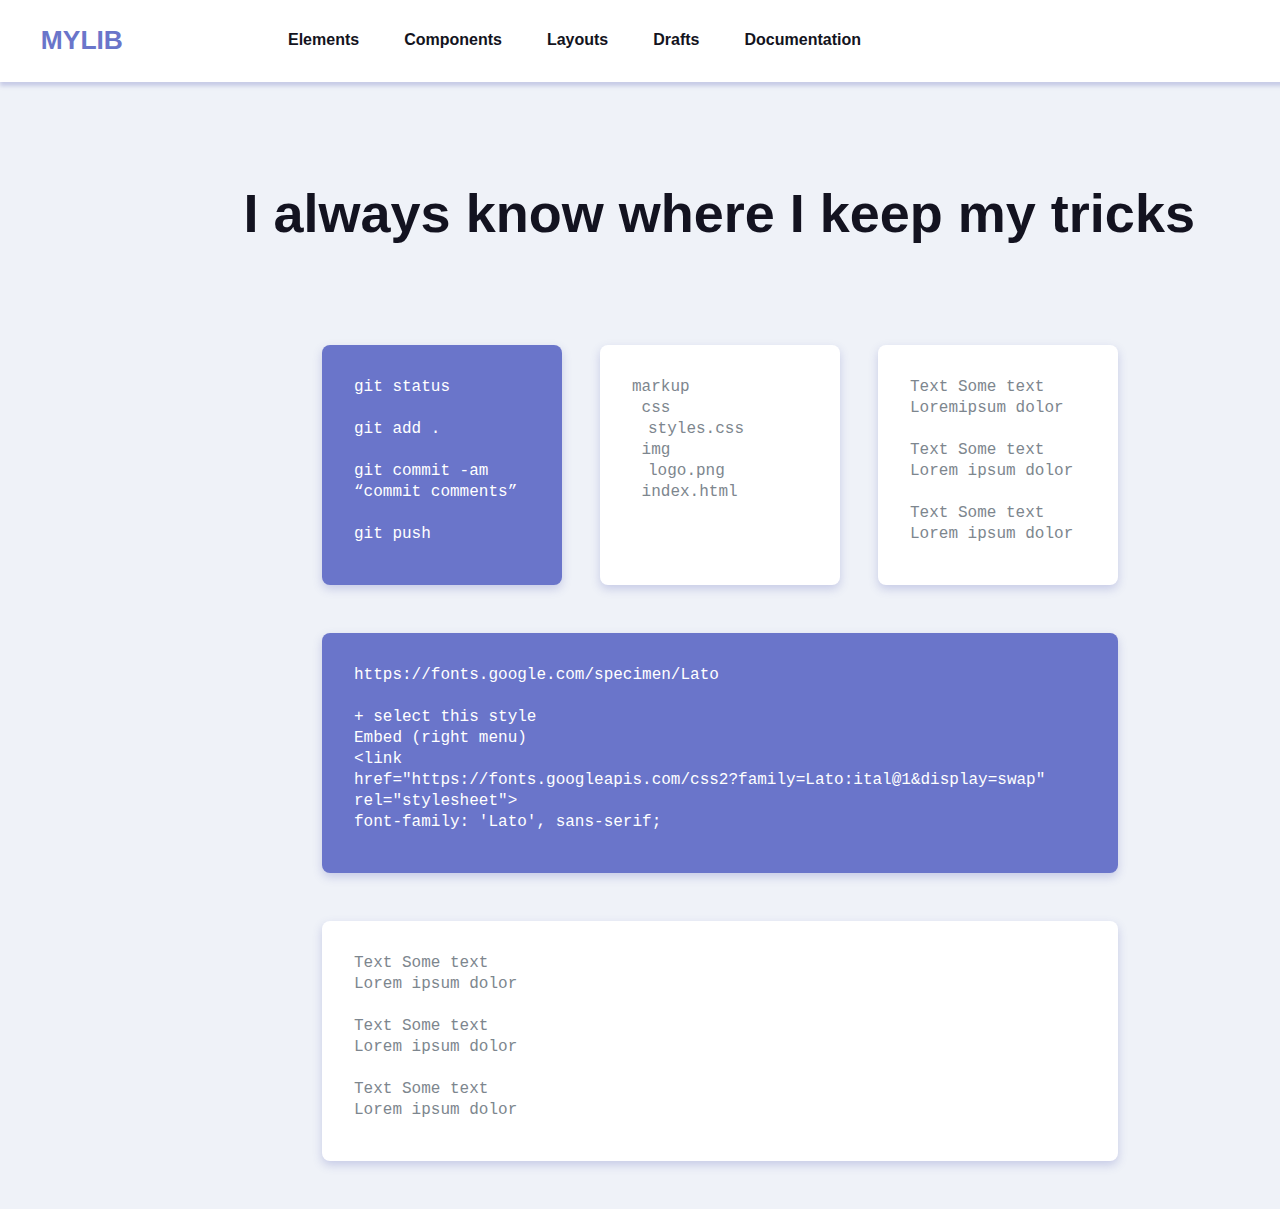
==== commit 8ba94480: "small changes" ====
--- a/MyLib/markup/index.html
+++ b/MyLib/markup/index.html
@@ -58,20 +58,20 @@
 
 + select this style
 Embed (right menu)
-<>&lt;link
+&lt;link
 href="https://fonts.googleapis.com/css2?family=Lato:ital@1&display=swap"
 rel="stylesheet"&gt;
 font-family: 'Lato', sans-serif;</code></pre>
                         </div>
                         <div class="box shadow big-box white-box">
-                            <pre class="code"><code>Text Some text Lorem
-ipsum dolor
+                            <pre class="code"><code>Text Some text 
+Lorem ipsum dolor
 
-Text Some text Lorem
-ipsum dolor
+Text Some text
+Lorem ipsum dolor
 
-Text Some text Lorem
-ipsum dolor</code></pre>
+Text Some text 
+Lorem ipsum dolor</code></pre>
                         </div>
                     </section>
                 </div>
--- a/MyLib/markup/css/style.css
+++ b/MyLib/markup/css/style.css
@@ -10,12 +10,13 @@
     --dark-color: #131320;
     --bg-color: #eff2f8;
     --text-color-code: #7d868e;
+    --hover-color: #5f68ad;
     --shadow-color: rgba(79, 88, 178, 0.25);
     --chevron-item-color: rgb(255,255,255, 1);
     --chevron-item-hover-color: rgb(255,255,255, 0.7);
-    --chevron-text-color: #000;
+    --chevron-text-color: rgb(45, 47, 77);
     --chevron-gradient-from: #6a75ca;
-    --chevron-gradient-to:  rgba(0, 0, 0, 0);
+    --chevron-gradient-to:  rgba(166, 172, 250, 0.082);
 }
 
 /* project styles */
@@ -29,6 +30,8 @@
     display: flex;
     flex-direction: column;
 }
+
+/* header */
 .header {
     display: flex;
     font-weight: bold;
@@ -42,14 +45,23 @@
     flex: 0 0 240px;
     text-transform: uppercase;
     padding: 24px 48px;
+    transition: transform .3s ease-in-out;
 }
 .logo-link {
     text-decoration: none;
     color: var(--main-color);
+    transition: .3s ease-in-out;
 }
 .logo-link:hover {
-    color: #8792e7;
-}
+    color: var(--hover-color);
+    transition: .3s ease-in-out;
+}
+.logo:hover {
+    transition: transform .3s ease-in-out;
+    transform: scale(1.1);
+}
+
+/* navigation */
 .nav {
     display: flex;
     flex-grow: 1;
@@ -64,10 +76,24 @@
     text-decoration: none;
     margin-right: 45px;
     color: var( --dark-color);
+    display: inline-block;
+    transition: all .3s ease-in-out;
+}
+.nav-link::after {
+    content: "";
+    display: block;
+    width: 0;
+    height: 2px;
+    background: var(--hover-color);
+    transition: width .3s;
+}
+.nav-link:hover::after {
+    width: 100%;
+    transition: width .3s;
 }
 .nav-link:hover {
-    color: #5f68ad;
-    text-decoration-line: underline;
+    color: var(--hover-color);
+    transition: all .3s ease-out;
 }
 .active-page {
     color: var(--main-color);
@@ -76,6 +102,8 @@
     display: flex;
     flex-grow: 1;
 }
+
+/* sidebar */
 .sidebar {
     background: var(--main-color);
     flex: 0 0 240px;
@@ -89,14 +117,29 @@
     list-style-type: none;
 }
 .sidebar-link {
+    display: inline-block;
     line-height: 2;
     text-decoration: none;
     color:  var(--secondary-color);
 }
+.sidebar-link::after {
+    content: "";
+    display: block;
+    width: 0;
+    height: 2px;
+    background: var(--secondary-color);
+    transition: width .3s;
+}
+.sidebar-link:hover::after {
+    width: 100%;
+    transition: width .3s;
+}
 .sidebar-item:hover {
     list-style-type: disc;
     color:  var(--secondary-color);
 }
+
+/* main section */
 .main {
     flex-grow: 1;
     background-color: var(--bg-color);
@@ -120,6 +163,8 @@
     flex-wrap: wrap;
     justify-content: space-between;
 }
+
+/* boxes */
 .box {
     height: 240px;
     background: var(--main-color);
@@ -130,7 +175,53 @@
     opacity: 1;
     position: relative;
 }
-
+.shadow {
+    box-shadow: 0 4px 10px 0 var(--shadow-color); /* тень не работает когда отрезается угол*/
+    z-index: 1;
+}
+.small-box {
+    flex: 0 0 240px;
+    margin-bottom: 48px;
+}
+.big-box {
+    margin: 0 auto 48px;
+    flex: 0 0 100%;
+}
+.white-box {
+    background-color:  var(--secondary-color);
+    color: var(--text-color-code);
+}
+.section {
+    padding: 24px 48px;
+}
+.section .big-box {
+    height: 100%;
+    display: flex;
+    align-items: center;
+}
+.code  code {
+    font-family: 'Courier New', Courier, monospace;
+}
+.code-box{
+    margin: 0 16px 67px;
+    padding: 48px;
+}
+.info {
+    margin-left: 32px;
+}
+.corner-white {
+    background:  linear-gradient(-135deg, transparent 35px, var(--secondary-color) 0) top right;
+}
+.corner-info {
+    background:  linear-gradient(-135deg, transparent 35px, var(--main-color) 0) top right;
+}
+.title h2{
+    border-bottom: 1px solid var(--dark-color);
+    font-size: 36px;
+    padding: 24px 48px;
+}
+
+/* outline */
 .outline:after {
     content: "";
     position: absolute;
@@ -162,53 +253,9 @@
     background-color: var(--bg-color);
     text-align: center;
 }
-.code  code {
-    font-family: 'Courier New', Courier, monospace;
-}
-.shadow {
-    box-shadow: 0 4px 10px 0 var(--shadow-color); /* тень не работает когда отрезается угол*/
-    z-index: 1;
-}
-.small-box {
-    flex: 0 0 240px;
-    margin-bottom: 48px;
-}
-.big-boxes {
-    display: flex;
-    flex-direction: column;
-}
-.big-box {
-    margin: 0 auto 48px;
-    flex: 0 0 100%;
-}
-.white-box {
-    background-color:  var(--secondary-color);
-    color: var(--text-color-code);
-}
-.title h2{
-    border-bottom: 1px solid var(--dark-color);
-    padding: 24px 48px;
-}
-.section {
-    padding: 24px 48px;
-}
-.section .big-box {
-    /* width: 100%; */
-    height: 100%;
-    display: flex;
-    align-items: center;
-}
-.code-box{
-    margin: 0 16px 67px;
-}
-.info {
-    margin-left: 32px;
-}
-/* .corner {
-    background:  linear-gradient(-135deg, transparent 35px, var(--secondary-color) 0) top right;
-} */
+
+/* examples */
 .headings {
-    margin-bottom: 15px;
     border-bottom: 1px solid var(--dark-color);
 }
 .headings h3{
@@ -217,40 +264,39 @@
     font-size: 24px;
     line-height: 1.33;
 }
-.html {
-    padding: 48px;
-}
-.html h1, .h1 {
+.example {
+    padding: 24px 0 48px 0;
+}
+.example h1, .h1 {
     font-size: 54px;
     line-height: 63px;
     margin-bottom: 42px;
 }
-.html h2, .h2 {
+.example h2, .h2 {
     font-size: 36px;
     line-height: 42px;
     margin-bottom: 21px;
 }
-.html h3, .h3 {
+.example h3, .h3 {
     font-size: 24px;
     line-height: 42px;
     margin-bottom: 21px;
 }
-.html h4, .h4 {
+.example h4, .h4 {
     line-height: 21px;
     margin-bottom: 21px;
 }
-.html h5, .h5 {
-    line-height: 1.31;
+.example h5, .h5 {
+    line-height: 21px;
     margin-bottom: 21px;
 }
-.html h6, .h6 {
-    line-height: 1.31;
-    margin-bottom: 21px;
+.example h6, .h6 {
+    line-height: 11px;
 }
 
 /* chevron-menu */
 .chevron-menu {
-    margin-bottom: 59px;
+    margin-bottom: 75px;
 }
 .chevron-menu-nav {
     background: linear-gradient(90deg, var(--chevron-gradient-from) 0%, var(--chevron-gradient-to) 127.92%);
